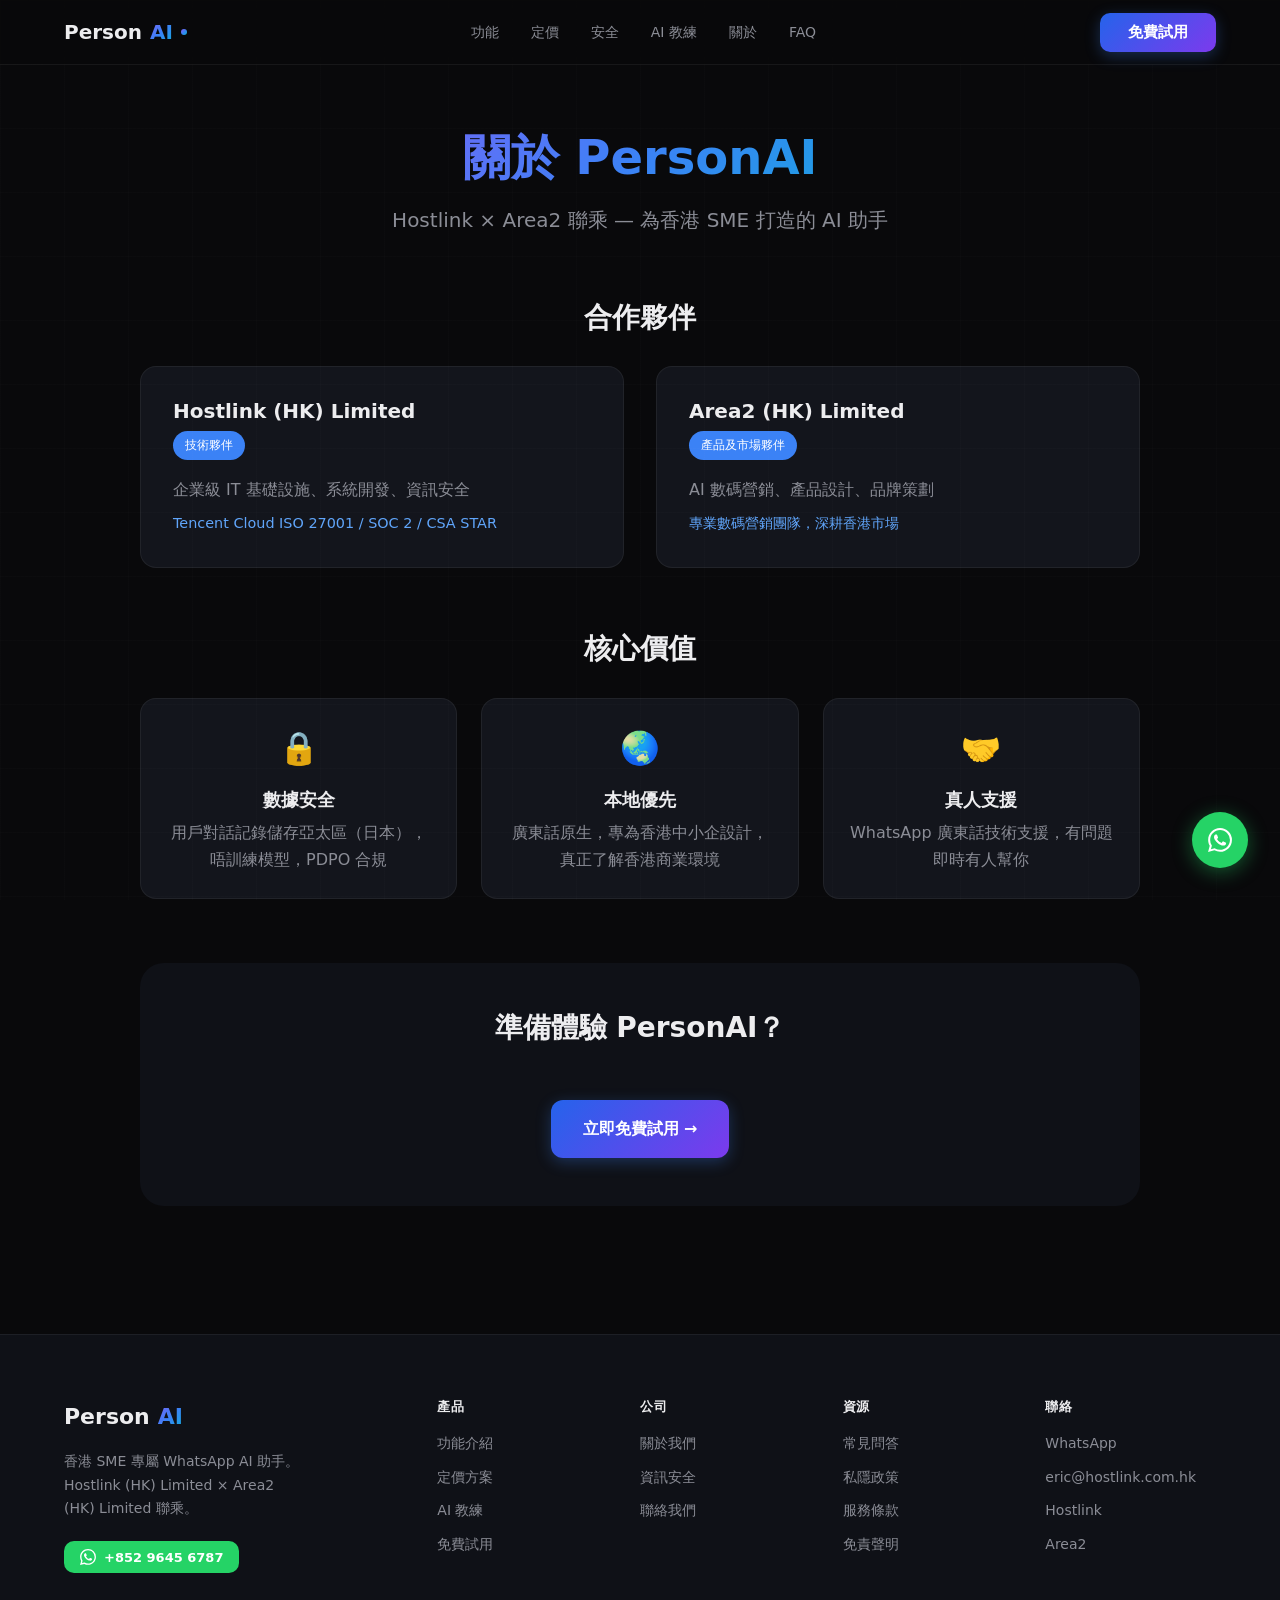
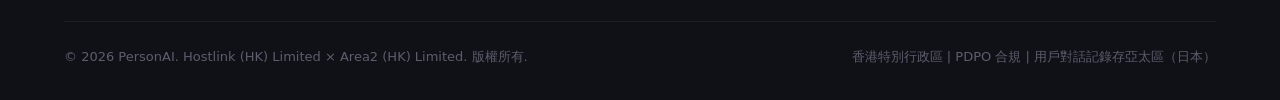
==== about/index.html @ 7891f03f "deploy: 2026-03-24 10:14 HKT" ====
<!DOCTYPE html><html><head><meta charset="utf-8"><meta name="viewport" content="width=device-width, initial-scale=1"><title>PersonAI — 住喺你 WhatsApp 的 24 小時全能 AI 助手</title><style>.about-page[data-v-f2b043d5]{background:var(--bg-primary);color:var(--text-primary);min-height:100vh;padding:4rem 2rem}.hero[data-v-f2b043d5]{margin:0 auto 4rem;max-width:800px;text-align:center}.hero h1[data-v-f2b043d5]{background:var(--gradient-brand);-webkit-background-clip:text;font-size:3rem;font-weight:800;margin-bottom:1rem;-webkit-text-fill-color:transparent}.hero p[data-v-f2b043d5]{color:var(--text-secondary);font-size:1.25rem}section[data-v-f2b043d5]{margin:0 auto 4rem;max-width:1000px}h2[data-v-f2b043d5]{font-size:1.75rem;margin-bottom:2rem;text-align:center}.partnership .companies[data-v-f2b043d5]{display:grid;gap:2rem;grid-template-columns:1fr 1fr}.company-card[data-v-f2b043d5]{background:var(--bg-card);border:1px solid var(--border);border-radius:1rem;padding:2rem}.company-card h3[data-v-f2b043d5]{font-size:1.25rem;margin-bottom:.5rem}.tag[data-v-f2b043d5]{background:var(--blue);border-radius:999px;color:#fff;display:inline-block;font-size:.75rem;margin-bottom:1rem;padding:.25rem .75rem}.highlight[data-v-f2b043d5]{color:var(--blue-bright);font-size:.9rem;margin-top:.5rem}.grid-3[data-v-f2b043d5]{display:grid;gap:1.5rem;grid-template-columns:repeat(3,1fr)}.value-card[data-v-f2b043d5]{background:var(--bg-card);border:1px solid var(--border);border-radius:1rem;padding:1.5rem;text-align:center}.icon[data-v-f2b043d5]{display:block;font-size:2rem;margin-bottom:1rem}.value-card h3[data-v-f2b043d5]{font-size:1.1rem;margin-bottom:.5rem}.cta[data-v-f2b043d5]{background:var(--bg-secondary);border-radius:1.5rem;padding:3rem;text-align:center}.btn-primary[data-v-f2b043d5]{background:var(--gradient-cta);border-radius:.75rem;color:#fff;display:inline-block;font-weight:600;margin-top:1.5rem;padding:1rem 2rem;text-decoration:none}@media(max-width:768px){.grid-3[data-v-f2b043d5],.partnership .companies[data-v-f2b043d5]{grid-template-columns:1fr}}</style><link rel="stylesheet" href="/_nuxt/entry.CUs5sSzz.css" crossorigin><link rel="preload" as="fetch" crossorigin="anonymous" href="/about/_payload.json?0d0dfe42-e7cc-467f-9555-7dcfa1b3488d"><link rel="modulepreload" as="script" crossorigin href="/_nuxt/B1c1_ZHQ.js"><link rel="modulepreload" as="script" crossorigin href="/_nuxt/8xLyCzkO.js"><link rel="modulepreload" as="script" crossorigin href="/_nuxt/BMWfmaMi.js"><link rel="modulepreload" as="script" crossorigin href="/_nuxt/B2lEdAyz.js"><script type="module" src="/_nuxt/B1c1_ZHQ.js" crossorigin></script><meta name="description" content="香港 SME 專屬 WhatsApp AI 助手。廣東話原生・永久記憶・60+技能・PDPO 合規。14 日免費試用，唔使信用卡。"><meta property="og:title" content="PersonAI — 住喺你 WhatsApp 的 24 小時全能 AI 助手"><meta property="og:description" content="香港 SME 專屬 WhatsApp AI 助手。14 日免費試用，唔使信用卡。"><meta property="og:type" content="website"><meta property="og:site_name" content="PersonAI"><meta name="theme-color" content="#0A0E1A"><link rel="icon" type="image/svg+xml" href="/favicon.svg"><script id="unhead:payload" type="application/json">{"title":"PersonAI — 住喺你 WhatsApp 的 24 小時全能 AI 助手"}</script></head><body><div id="__nuxt"><div><div><header class="site-header"><nav class="nav-inner"><a href="/" class="nav-logo"><span>Person</span><span class="gradient-text">AI</span><div class="nav-logo-dot"></div></a><ul class="nav-links"><li><a href="/features" class="">功能</a></li><li><a href="/pricing" class="">定價</a></li><li><a href="/security" class="">安全</a></li><li><a href="/ai-coach" class="">AI 教練</a></li><li><a aria-current="page" href="/about" class="router-link-active router-link-exact-active">關於</a></li><li><a href="/faq" class="">FAQ</a></li></ul><div class="nav-cta"><a href="/early-access" class="btn btn-primary">免費試用</a><button class="hamburger" aria-label="選單"><span></span><span></span><span></span></button></div></nav><div class="mobile-menu"><a href="/features" class="">功能</a><a href="/pricing" class="">定價</a><a href="/security" class="">安全</a><a href="/ai-coach" class="">AI 教練</a><a aria-current="page" href="/about" class="router-link-active router-link-exact-active">關於</a><a href="/faq" class="">FAQ</a><a href="/early-access" class="btn btn-primary" style="margin-top:0.5rem;">免費試用</a></div></header><main><!--[--><div class="about-page" data-v-f2b043d5><header class="hero" data-v-f2b043d5><h1 data-v-f2b043d5>關於 PersonAI</h1><p data-v-f2b043d5>Hostlink × Area2 聯乘 — 為香港 SME 打造的 AI 助手</p></header><section class="partnership" data-v-f2b043d5><h2 data-v-f2b043d5>合作夥伴</h2><div class="companies" data-v-f2b043d5><div class="company-card" data-v-f2b043d5><h3 data-v-f2b043d5>Hostlink (HK) Limited</h3><p class="tag" data-v-f2b043d5>技術夥伴</p><p data-v-f2b043d5>企業級 IT 基礎設施、系統開發、資訊安全</p><p class="highlight" data-v-f2b043d5>Tencent Cloud ISO 27001 / SOC 2 / CSA STAR</p></div><div class="company-card" data-v-f2b043d5><h3 data-v-f2b043d5>Area2 (HK) Limited</h3><p class="tag" data-v-f2b043d5>產品及市場夥伴</p><p data-v-f2b043d5>AI 數碼營銷、產品設計、品牌策劃</p><p class="highlight" data-v-f2b043d5>專業數碼營銷團隊，深耕香港市場</p></div></div></section><section class="values" data-v-f2b043d5><h2 data-v-f2b043d5>核心價值</h2><div class="grid-3" data-v-f2b043d5><div class="value-card" data-v-f2b043d5><span class="icon" data-v-f2b043d5>🔒</span><h3 data-v-f2b043d5>數據安全</h3><p data-v-f2b043d5>用戶對話記錄儲存亞太區（日本），唔訓練模型，PDPO 合規</p></div><div class="value-card" data-v-f2b043d5><span class="icon" data-v-f2b043d5>🌏</span><h3 data-v-f2b043d5>本地優先</h3><p data-v-f2b043d5>廣東話原生，專為香港中小企設計，真正了解香港商業環境</p></div><div class="value-card" data-v-f2b043d5><span class="icon" data-v-f2b043d5>🤝</span><h3 data-v-f2b043d5>真人支援</h3><p data-v-f2b043d5>WhatsApp 廣東話技術支援，有問題即時有人幫你</p></div></div></section><section class="cta" data-v-f2b043d5><h2 data-v-f2b043d5>準備體驗 PersonAI？</h2><a href="/early-access" class="btn-primary" data-v-f2b043d5>立即免費試用 →</a></section></div><!--]--></main><footer class="site-footer"><div class="container"><div class="footer-grid"><div class="footer-col"><div class="nav-logo" style="margin-bottom:1rem;font-size:1.375rem;font-weight:800;display:flex;align-items:center;gap:0.5rem;"><span>Person</span><span class="gradient-text">AI</span></div><p style="font-size:0.875rem;max-width:240px;margin-bottom:1.25rem;">香港 SME 專屬 WhatsApp AI 助手。Hostlink (HK) Limited × Area2 (HK) Limited 聯乘。</p><div style="display:flex;gap:0.75rem;flex-wrap:wrap;"><a href="https://wa.me/85296456787" target="_blank" rel="noopener" class="btn btn-whatsapp" style="font-size:0.8125rem;padding:0.5rem 1rem;"><svg width="16" height="16" viewBox="0 0 24 24" fill="currentColor"><path d="M17.472 14.382c-.297-.149-1.758-.867-2.03-.967-.273-.099-.471-.148-.67.15-.197.297-.767.966-.94 1.164-.173.199-.347.223-.644.075-.297-.15-1.255-.463-2.39-1.475-.883-.788-1.48-1.761-1.653-2.059-.173-.297-.018-.458.13-.606.134-.133.298-.347.446-.52.149-.174.198-.298.298-.497.099-.198.05-.371-.025-.52-.075-.149-.669-1.612-.916-2.207-.242-.579-.487-.5-.669-.51-.173-.008-.371-.01-.57-.01-.198 0-.52.074-.792.372-.272.297-1.04 1.016-1.04 2.479 0 1.462 1.065 2.875 1.213 3.074.149.198 2.096 3.2 5.077 4.487.709.306 1.262.489 1.694.625.712.227 1.36.195 1.871.118.571-.085 1.758-.719 2.006-1.413.248-.694.248-1.289.173-1.413-.074-.124-.272-.198-.57-.347m-5.421 7.403h-.004a9.87 9.87 0 01-5.031-1.378l-.361-.214-3.741.982.998-3.648-.235-.374a9.86 9.86 0 01-1.51-5.26c.001-5.45 4.436-9.884 9.888-9.884 2.64 0 5.122 1.03 6.988 2.898a9.825 9.825 0 012.893 6.994c-.003 5.45-4.437 9.884-9.885 9.884m8.413-18.297A11.815 11.815 0 0012.05 0C5.495 0 .16 5.335.157 11.892c0 2.096.547 4.142 1.588 5.945L.057 24l6.305-1.654a11.882 11.882 0 005.683 1.448h.005c6.554 0 11.89-5.335 11.893-11.893a11.821 11.821 0 00-3.48-8.413z"></path></svg> +852 9645 6787 </a></div></div><div class="footer-col"><h4>產品</h4><ul><li><a href="/features" class="">功能介紹</a></li><li><a href="/pricing" class="">定價方案</a></li><li><a href="/ai-coach" class="">AI 教練</a></li><li><a href="/early-access" class="">免費試用</a></li></ul></div><div class="footer-col"><h4>公司</h4><ul><li><a aria-current="page" href="/about" class="router-link-active router-link-exact-active">關於我們</a></li><li><a href="/security" class="">資訊安全</a></li><li><a href="/contact" class="">聯絡我們</a></li></ul></div><div class="footer-col"><h4>資源</h4><ul><li><a href="/faq" class="">常見問答</a></li><li><a href="/privacy" class="">私隱政策</a></li><li><a href="/terms" class="">服務條款</a></li><li><a href="/disclaimer" class="">免責聲明</a></li></ul></div><div class="footer-col"><h4>聯絡</h4><ul><li><a href="https://wa.me/85296456787" target="_blank" rel="noopener">WhatsApp</a></li><li><a href="mailto:eric@hostlink.com.hk">eric@hostlink.com.hk</a></li><li><a href="https://www.hostlink.com.hk" target="_blank" rel="noopener">Hostlink</a></li><li><a href="https://www.area2.com" target="_blank" rel="noopener">Area2</a></li></ul></div></div><div class="footer-bottom"><p>© 2026 PersonAI. Hostlink (HK) Limited × Area2 (HK) Limited. 版權所有.</p><p>香港特別行政區 | PDPO 合規 | 用戶對話記錄存亞太區（日本）</p></div></div></footer><a href="https://wa.me/85296456787" target="_blank" rel="noopener" class="whatsapp-float" aria-label="WhatsApp 聯絡我們"><svg width="24" height="24" viewBox="0 0 24 24" fill="white"><path d="M17.472 14.382c-.297-.149-1.758-.867-2.03-.967-.273-.099-.471-.148-.67.15-.197.297-.767.966-.94 1.164-.173.199-.347.223-.644.075-.297-.15-1.255-.463-2.39-1.475-.883-.788-1.48-1.761-1.653-2.059-.173-.297-.018-.458.13-.606.134-.133.298-.347.446-.52.149-.174.198-.298.298-.497.099-.198.05-.371-.025-.52-.075-.149-.669-1.612-.916-2.207-.242-.579-.487-.5-.669-.51-.173-.008-.371-.01-.57-.01-.198 0-.52.074-.792.372-.272.297-1.04 1.016-1.04 2.479 0 1.462 1.065 2.875 1.213 3.074.149.198 2.096 3.2 5.077 4.487.709.306 1.262.489 1.694.625.712.227 1.36.195 1.871.118.571-.085 1.758-.719 2.006-1.413.248-.694.248-1.289.173-1.413-.074-.124-.272-.198-.57-.347m-5.421 7.403h-.004a9.87 9.87 0 01-5.031-1.378l-.361-.214-3.741.982.998-3.648-.235-.374a9.86 9.86 0 01-1.51-5.26c.001-5.45 4.436-9.884 9.888-9.884 2.64 0 5.122 1.03 6.988 2.898a9.825 9.825 0 012.893 6.994c-.003 5.45-4.437 9.884-9.885 9.884m8.413-18.297A11.815 11.815 0 0012.05 0C5.495 0 .16 5.335.157 11.892c0 2.096.547 4.142 1.588 5.945L.057 24l6.305-1.654a11.882 11.882 0 005.683 1.448h.005c6.554 0 11.89-5.335 11.893-11.893a11.821 11.821 0 00-3.48-8.413z"></path></svg></a></div></div></div><div id="teleports"></div><script>window.__NUXT__={};window.__NUXT__.config={public:{whatsappNumber:"85296456787",whatsappUrl:"https://wa.me/85296456787"},app:{baseURL:"/",buildId:"0d0dfe42-e7cc-467f-9555-7dcfa1b3488d",buildAssetsDir:"/_nuxt/",cdnURL:""}}</script><script type="application/json" data-nuxt-data="nuxt-app" data-ssr="true" id="__NUXT_DATA__" data-src="/about/_payload.json?0d0dfe42-e7cc-467f-9555-7dcfa1b3488d">[{"state":1,"once":3,"_errors":4,"serverRendered":6,"path":7,"prerenderedAt":8},["Reactive",2],{},["Set"],["ShallowReactive",5],{},true,"\u002Fabout",1774318265595]</script></body></html>
---- _nuxt/entry.CUs5sSzz.css ----
:root{--bg-primary:#09090b;--bg-secondary:#0f1117;--bg-card:#13151c;--bg-card-hover:#1a1d27;--bg-elevated:#1e2130;--bg-glass:hsla(0,0%,100%,.03);--text-primary:#ededef;--text-secondary:#8b8d96;--text-muted:#5c5e6c;--text-accent:#60a5fa;--blue:#3b82f6;--blue-bright:#60a5fa;--purple:#8b5cf6;--cyan:#06b6d4;--green:#22c55e;--orange:#f97316;--whatsapp:#25d366;--border:hsla(0,0%,100%,.06);--border-hover:hsla(0,0%,100%,.12);--border-accent:rgba(59,130,246,.4);--gradient-brand:linear-gradient(135deg,#8b5cf6,#3b82f6 50%,#06b6d4);--gradient-cta:linear-gradient(135deg,#2563eb,#7c3aed);--gradient-glass:linear-gradient(135deg,hsla(0,0%,100%,.05),hsla(0,0%,100%,.02));--shadow-sm:0 1px 3px rgba(0,0,0,.4);--shadow-md:0 4px 20px rgba(0,0,0,.5);--shadow-lg:0 20px 60px rgba(0,0,0,.6)}*,:after,:before{box-sizing:border-box;margin:0;padding:0}html{font-size:16px;scroll-behavior:smooth}body{background-color:var(--bg-primary);color:var(--text-primary);font-family:Inter,Noto Sans TC,system-ui,-apple-system,sans-serif;line-height:1.6;-webkit-font-smoothing:antialiased;-moz-osx-font-smoothing:grayscale;overflow-x:hidden}body:before{background-image:linear-gradient(hsla(0,0%,100%,.015) 1px,transparent 0),linear-gradient(90deg,hsla(0,0%,100%,.015) 1px,transparent 0);background-size:64px 64px;content:"";inset:0;pointer-events:none;position:fixed;z-index:0}h1,h2,h3,h4,h5,h6{color:var(--text-primary);font-weight:700;line-height:1.2}h1{font-size:clamp(2rem,5vw,3.5rem)}h2{font-size:clamp(1.5rem,3.5vw,2.5rem)}h3{font-size:clamp(1.1rem,2.5vw,1.5rem)}p{color:var(--text-secondary);line-height:1.7}a{color:var(--blue-bright);text-decoration:none;transition:color .2s}a:hover{color:var(--text-primary)}.container{margin:0 auto;max-width:1200px;padding:0 1.5rem}.container,.section{position:relative;z-index:1}.section{padding:5rem 0}.section-alt{background:var(--bg-secondary)}.section-dark{background:var(--bg-card)}.gradient-text{background:var(--gradient-brand);-webkit-background-clip:text;-webkit-text-fill-color:transparent;background-clip:text}.btn{align-items:center;border:none;border-radius:.625rem;cursor:pointer;display:inline-flex;font-family:inherit;font-size:.9375rem;font-weight:600;gap:.5rem;line-height:1;padding:.75rem 1.75rem;text-decoration:none;transition:all .2s ease;white-space:nowrap}.btn-primary{background:var(--gradient-cta);box-shadow:0 4px 15px #3b82f64d;color:#fff}.btn-primary:hover{box-shadow:0 8px 25px #3b82f666;color:#fff;transform:translateY(-2px)}.btn-whatsapp{background:#25d366;color:#fff}.btn-whatsapp:hover{background:#1fba5a;color:#fff;transform:translateY(-2px)}.btn-outline{background:transparent;border:1px solid var(--border-hover);color:var(--text-primary)}.btn-outline:hover{background:var(--bg-glass);border-color:var(--blue);color:var(--blue-bright)}.btn-lg{font-size:1.0625rem;padding:1rem 2.25rem}.btn-orange{background:linear-gradient(135deg,#f97316,#ef4444);color:#fff}.card{background:var(--bg-card);border:1px solid var(--border);border-radius:1rem;overflow:hidden;padding:1.75rem;position:relative;transition:all .3s ease}.card:hover{border-color:var(--border-hover);box-shadow:0 8px 32px #0000004d,0 0 0 1px #3b82f61a;transform:translateY(-2px)}.badge{align-items:center;background:#3b82f61a;border:1px solid rgba(59,130,246,.2);border-radius:100px;color:var(--blue-bright);display:inline-flex;font-size:.8125rem;font-weight:600;gap:.375rem;letter-spacing:.01em;padding:.375rem .875rem}.badge-orange{background:#f973161a;border-color:#f9731633;color:#fb923c}.badge-green{background:#22c55e1a;border-color:#22c55e33;color:#4ade80}.glow-orb{border-radius:50%;filter:blur(80px);pointer-events:none;position:absolute}.glow-blue{background:radial-gradient(circle,rgba(59,130,246,.12) 0,transparent 70%)}.glow-purple{background:radial-gradient(circle,rgba(139,92,246,.1) 0,transparent 70%)}.glow-cyan{background:radial-gradient(circle,rgba(6,182,212,.08) 0,transparent 70%)}.grid-2{grid-template-columns:repeat(2,1fr)}.grid-2,.grid-3{display:grid;gap:1.5rem}.grid-3{grid-template-columns:repeat(3,1fr)}.grid-4{display:grid;gap:1.5rem;grid-template-columns:repeat(4,1fr)}.section-title{margin-bottom:3rem;text-align:center}.section-title .badge{margin-bottom:1rem}.section-title h2{margin-bottom:.75rem}.section-title p{font-size:1.0625rem;margin:0 auto;max-width:600px}.whatsapp-float{align-items:center;background:var(--whatsapp);border-radius:50%;bottom:2rem;box-shadow:0 4px 20px #25d36666;color:#fff;display:flex;height:3.5rem;justify-content:center;position:fixed;right:2rem;text-decoration:none;transition:all .3s;width:3.5rem;z-index:999}.whatsapp-float:hover{box-shadow:0 6px 30px #25d36680;color:#fff;transform:scale(1.1)}.tabs{display:flex;flex-wrap:wrap;gap:.5rem;justify-content:center;margin-bottom:2rem}.tab-btn{background:transparent;border:1px solid var(--border);border-radius:100px;color:var(--text-secondary);cursor:pointer;font-family:inherit;font-size:.875rem;font-weight:500;padding:.5rem 1.125rem;transition:all .2s;white-space:nowrap}.tab-btn:hover{border-color:var(--border-hover);color:var(--text-primary)}.tab-btn.active{background:var(--gradient-cta);border-color:transparent;color:#fff}.wa-chat{background:#0b141a;border:1px solid hsla(0,0%,100%,.06);border-radius:1rem;overflow:hidden;width:100%}.wa-header{background:#1f2c33;gap:.75rem;padding:.875rem 1rem}.wa-avatar,.wa-header{align-items:center;display:flex}.wa-avatar{background:var(--gradient-brand);border-radius:50%;flex-shrink:0;font-size:1.25rem;height:2.5rem;justify-content:center;width:2.5rem}.wa-name{color:#e9edef;font-size:.9375rem;font-weight:600}.wa-status{color:var(--green);font-size:.75rem}.wa-body{display:flex;flex-direction:column;gap:.625rem;max-height:400px;min-height:280px;overflow-y:auto;padding:1rem}.wa-msg{animation:msgIn .3s ease;border-radius:.625rem;font-size:.875rem;line-height:1.5;max-width:80%;padding:.5rem .875rem}.wa-msg-user{align-self:flex-end;background:#005c4b;border-bottom-right-radius:.125rem;color:#e9edef}.wa-msg-ai{align-self:flex-start;background:#1f2c33;border-bottom-left-radius:.125rem;color:#e9edef}.wa-msg-time{color:#8696a0;font-size:.6875rem;margin-top:.25rem;text-align:right}@keyframes msgIn{0%{opacity:0;transform:translateY(8px)}to{opacity:1;transform:translateY(0)}}.site-header{backdrop-filter:blur(20px);-webkit-backdrop-filter:blur(20px);background:#09090bcc;border-bottom:1px solid var(--border);position:sticky;top:0;z-index:100}.nav-inner{height:4rem;justify-content:space-between;margin:0 auto;max-width:1200px;padding:0 1.5rem}.nav-inner,.nav-logo{align-items:center;display:flex}.nav-logo{color:var(--text-primary);font-size:1.25rem;font-weight:800;gap:.5rem;text-decoration:none}.nav-logo-dot{background:var(--gradient-brand);border-radius:50%;height:.375rem;width:.375rem}.nav-links{align-items:center;display:flex;gap:2rem;list-style:none}.nav-links a{color:var(--text-secondary);font-size:.875rem;font-weight:500;text-decoration:none;transition:color .2s}.nav-links a:hover{color:var(--text-primary)}.nav-cta{align-items:center;display:flex;gap:1rem}.hamburger{background:none;border:none;cursor:pointer;display:none;flex-direction:column;gap:5px;padding:4px}.hamburger span{background:var(--text-secondary);border-radius:2px;display:block;height:2px;transition:all .3s;width:22px}.mobile-menu{background:var(--bg-primary);border-top:1px solid var(--border);display:none;flex-direction:column;gap:.5rem;padding:1rem 1.5rem}.mobile-menu a{color:var(--text-secondary);display:block;font-size:.9375rem;padding:.5rem 0;text-decoration:none}.mobile-menu.open{display:flex}.site-footer{background:var(--bg-secondary);border-top:1px solid var(--border);padding:4rem 0 2rem;position:relative;z-index:1}.footer-grid{display:grid;gap:2rem;grid-template-columns:2fr 1fr 1fr 1fr 1fr;margin-bottom:3rem}.footer-col h4{color:var(--text-primary);font-size:.8125rem;font-weight:700;letter-spacing:.05em;margin-bottom:1rem;text-transform:uppercase}.footer-col ul{display:flex;flex-direction:column;gap:.5rem;list-style:none}.footer-col ul li a{color:var(--text-secondary);font-size:.875rem;text-decoration:none;transition:color .2s}.footer-col ul li a:hover{color:var(--text-primary)}.footer-bottom{align-items:center;border-top:1px solid var(--border);display:flex;flex-wrap:wrap;gap:1rem;justify-content:space-between;padding-top:1.5rem}.footer-bottom p{color:var(--text-muted);font-size:.8125rem}.hero-section{background:var(--bg-primary);overflow:hidden;padding:5rem 0 4rem;position:relative}.hero-section:before{background:radial-gradient(ellipse 80% 60% at 50% 0,rgba(59,130,246,.06) 0,transparent 70%);content:"";inset:0;pointer-events:none;position:absolute}.hero-inner{align-items:center;display:grid;gap:4rem;grid-template-columns:1fr 1fr;margin:0 auto;max-width:1200px;padding:0 1.5rem;position:relative;z-index:1}.hero-visual{align-items:center;display:flex;justify-content:center}.pricing-card{background:var(--bg-card);border:1px solid var(--border);border-radius:1.25rem;padding:2rem;position:relative;transition:all .3s}.pricing-card:hover{border-color:var(--border-hover);transform:translateY(-3px)}.pricing-card.featured{background:linear-gradient(180deg,rgba(59,130,246,.06) 0,var(--bg-card) 100%);border-color:#3b82f666}.price-amount{color:var(--text-primary);font-size:2.5rem;font-weight:800;line-height:1}.price-amount span{color:var(--text-secondary);font-size:1rem;font-weight:400}.price-features{display:flex;flex-direction:column;gap:.625rem;list-style:none;margin:1.5rem 0}.price-features li{align-items:center;color:var(--text-secondary);display:flex;font-size:.875rem;gap:.625rem}.price-features li:before{color:var(--green);content:"✓";flex-shrink:0;font-weight:700}.security-badge{align-items:center;background:var(--bg-card);border:1px solid var(--border);border-radius:.75rem;display:flex;gap:1rem;padding:1.25rem;transition:all .2s}.security-badge:hover{border-color:#22c55e4d}.security-icon{align-items:center;background:#22c55e1a;border-radius:.75rem;display:flex;flex-shrink:0;font-size:1.5rem;height:3rem;justify-content:center;width:3rem}.persona-card{background:var(--bg-card);border:1px solid var(--border);border-radius:1rem;padding:1.5rem;transition:all .3s}.persona-card:hover{border-color:var(--border-hover);transform:translateY(-2px)}.persona-avatar{align-items:center;background:var(--gradient-brand);border-radius:50%;display:flex;font-size:1.75rem;height:3.5rem;justify-content:center;margin-bottom:1rem;width:3.5rem}.form-input,.form-textarea{background:var(--bg-elevated);border:1px solid var(--border);border-radius:.625rem;color:var(--text-primary);font-family:inherit;font-size:.9375rem;outline:none;padding:.75rem 1rem;transition:all .2s;width:100%}.form-input:focus,.form-textarea:focus{border-color:var(--blue);box-shadow:0 0 0 3px #3b82f626}.form-textarea{resize:vertical}.faq-item{border:1px solid var(--border);border-radius:.75rem;margin-bottom:.75rem;overflow:hidden}.faq-question{align-items:center;background:var(--bg-card);color:var(--text-primary);cursor:pointer;display:flex;font-weight:600;gap:1rem;justify-content:space-between;padding:1.125rem 1.5rem;-webkit-user-select:none;-moz-user-select:none;user-select:none}.faq-question:hover{background:var(--bg-elevated)}.faq-answer{background:var(--bg-card);color:var(--text-secondary);display:none;line-height:1.7;padding:0 1.5rem 1.25rem}.faq-item.open .faq-answer{display:block}.text-center{text-align:center}.mt-4{margin-top:2rem}.mb-2{margin-bottom:1rem}.w-full{width:100%}.text-muted{color:var(--text-secondary)}@media(max-width:1024px){.grid-3,.grid-4{grid-template-columns:repeat(2,1fr)}.hero-inner{gap:2.5rem;grid-template-columns:1fr;text-align:center}.hero-visual{margin:0 auto;max-width:480px;order:-1}.hero-content{align-items:center;display:flex;flex-direction:column}.footer-grid{grid-template-columns:1fr 1fr 1fr}}@media(max-width:768px){.grid-2,.grid-3,.grid-4{grid-template-columns:1fr}.section{padding:3rem 0}h1{font-size:1.875rem}h2{font-size:1.5rem}.nav-cta .btn-outline,.nav-links{display:none}.hamburger{display:flex}.footer-grid{grid-template-columns:1fr 1fr}.footer-col:first-child{grid-column:1/-1}.hero-section{padding:2.5rem 0 3rem}.hero-inner{gap:2rem}.sec-split{gap:2rem!important;grid-template-columns:1fr!important}.pricing-card .btn{justify-content:center;width:100%}.tabs{flex-wrap:nowrap;justify-content:flex-start;overflow-x:auto;padding-bottom:.5rem}.tab-btn{flex-shrink:0}.demo-split{gap:1.5rem!important;grid-template-columns:1fr!important}.whatsapp-float{bottom:1.25rem;height:3rem;right:1.25rem;width:3rem}}@media(max-width:480px){.btn-lg{font-size:.9375rem;padding:.875rem 1.5rem}.hero-section{padding:2rem 0 2.5rem}}.hero-section{padding:6rem 0 5rem}.section{padding:4.5rem 0}.section-title{margin-bottom:2.5rem}.section-title h2{font-size:clamp(1.5rem,3vw,2.25rem);font-weight:800;letter-spacing:-.02em;margin-bottom:.625rem}.section-title p{color:var(--text-secondary);font-size:1rem}.badge{font-size:.75rem;padding:.3125rem .75rem}.card:hover{box-shadow:0 8px 32px #00000059,0 0 0 1px #3b82f61f}.step-flow{flex-wrap:wrap;gap:.625rem}.step,.step-flow{align-items:center;display:flex}.step{background:var(--bg-elevated);border:1px solid var(--border);border-radius:100px;color:var(--text-secondary);font-size:.8125rem;gap:.5rem;padding:.375rem .875rem .375rem .5rem;white-space:nowrap}.step-num{align-items:center;background:var(--gradient-cta);border-radius:50%;color:#fff;display:flex;flex-shrink:0;font-size:.6875rem;font-weight:700;height:1.25rem;justify-content:center;width:1.25rem}.persona-avatar{background:#3b82f61f;border-radius:.75rem;color:#60a5fa;font-size:1.125rem;height:2.75rem;width:2.75rem}.pricing-card.featured:before{content:none}.security-icon{color:#4ade80;font-size:1.25rem}.trust-row{gap:1.25rem}.tab-btn{font-size:.8125rem;padding:.4375rem 1rem}.btn .svg-inline--fa,.btn svg{flex-shrink:0}.wa-avatar .svg-inline--fa{font-size:1rem}
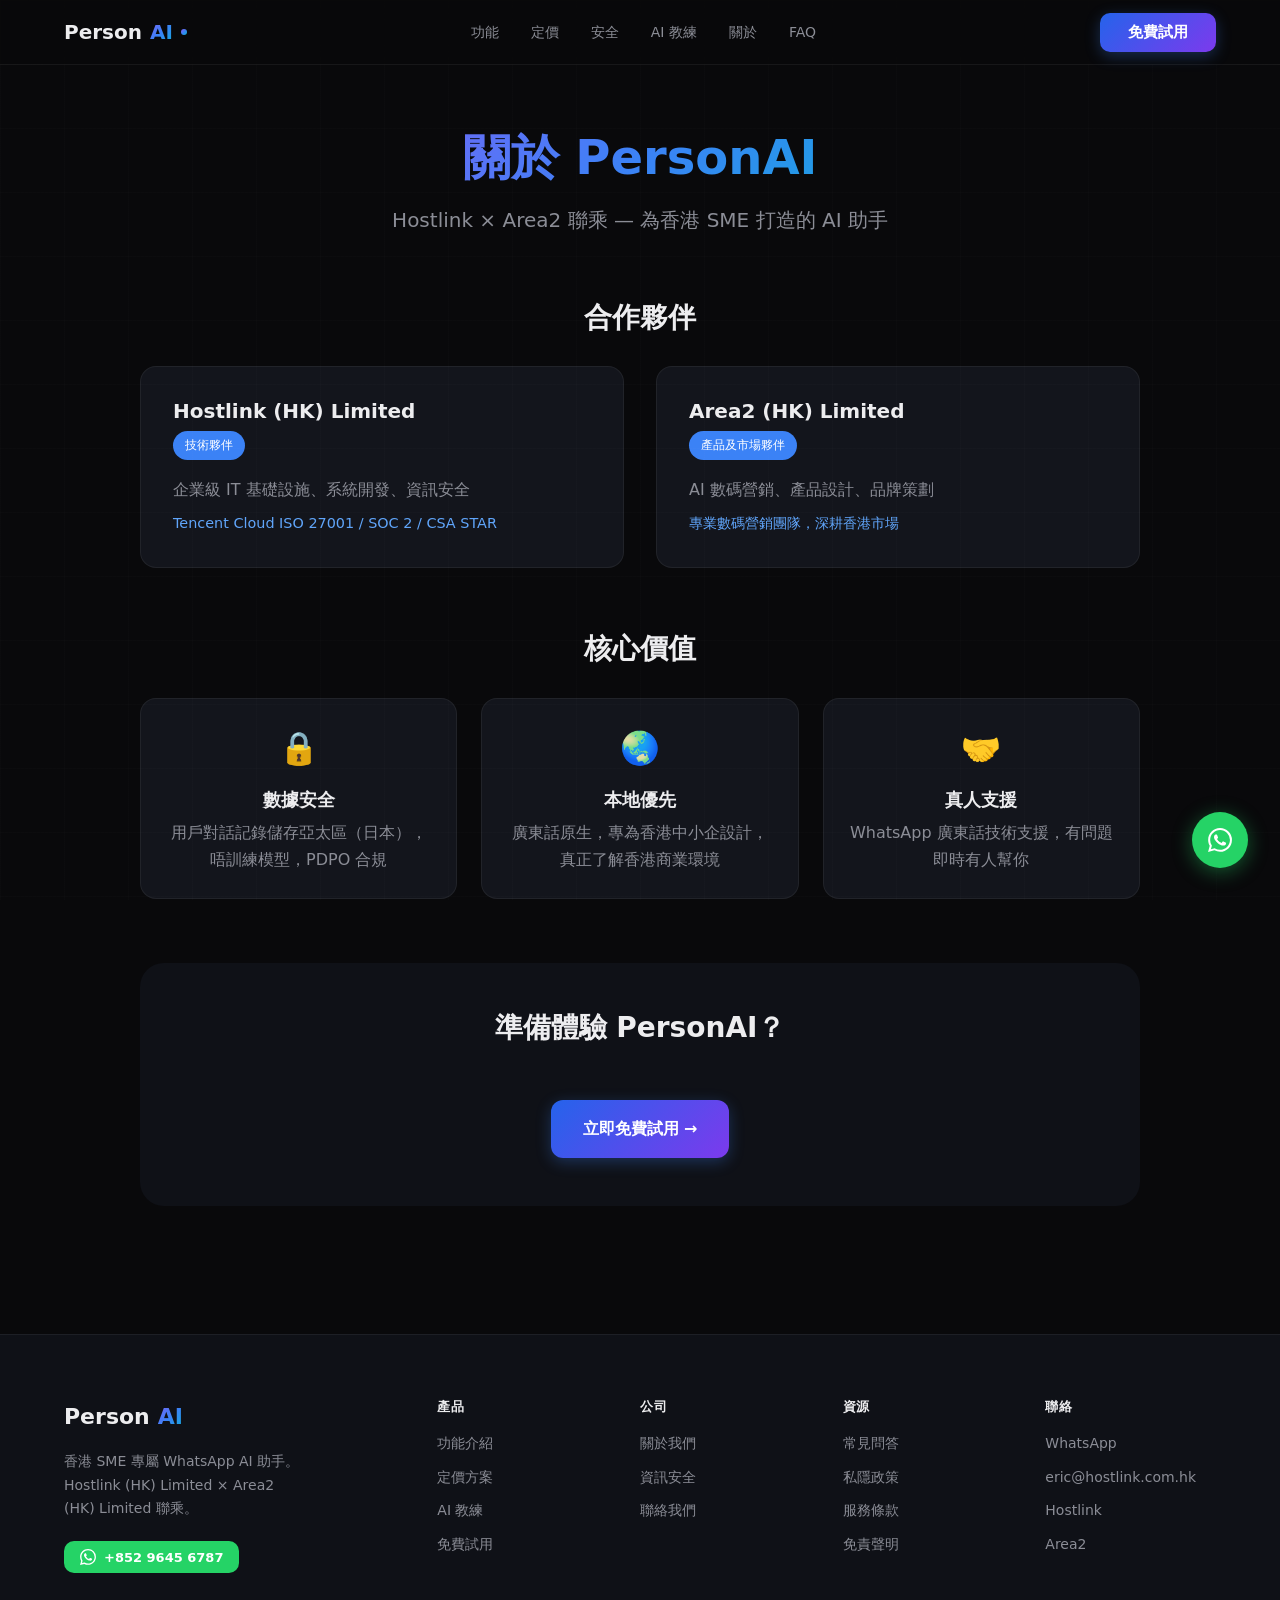
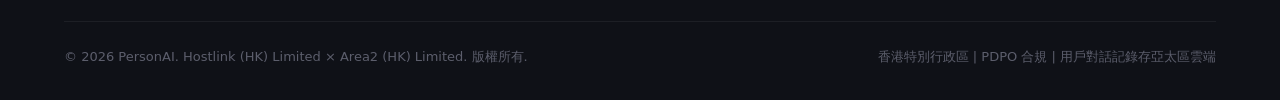
==== commit b4fa17e1: "deploy: 2026-03-24 11:19 HKT" ====
--- a/about/index.html
+++ b/about/index.html
@@ -1 +1 @@
-<!DOCTYPE html><html><head><meta charset="utf-8"><meta name="viewport" content="width=device-width, initial-scale=1"><title>PersonAI — 住喺你 WhatsApp 的 24 小時全能 AI 助手</title><style>.about-page[data-v-f2b043d5]{background:var(--bg-primary);color:var(--text-primary);min-height:100vh;padding:4rem 2rem}.hero[data-v-f2b043d5]{margin:0 auto 4rem;max-width:800px;text-align:center}.hero h1[data-v-f2b043d5]{background:var(--gradient-brand);-webkit-background-clip:text;font-size:3rem;font-weight:800;margin-bottom:1rem;-webkit-text-fill-color:transparent}.hero p[data-v-f2b043d5]{color:var(--text-secondary);font-size:1.25rem}section[data-v-f2b043d5]{margin:0 auto 4rem;max-width:1000px}h2[data-v-f2b043d5]{font-size:1.75rem;margin-bottom:2rem;text-align:center}.partnership .companies[data-v-f2b043d5]{display:grid;gap:2rem;grid-template-columns:1fr 1fr}.company-card[data-v-f2b043d5]{background:var(--bg-card);border:1px solid var(--border);border-radius:1rem;padding:2rem}.company-card h3[data-v-f2b043d5]{font-size:1.25rem;margin-bottom:.5rem}.tag[data-v-f2b043d5]{background:var(--blue);border-radius:999px;color:#fff;display:inline-block;font-size:.75rem;margin-bottom:1rem;padding:.25rem .75rem}.highlight[data-v-f2b043d5]{color:var(--blue-bright);font-size:.9rem;margin-top:.5rem}.grid-3[data-v-f2b043d5]{display:grid;gap:1.5rem;grid-template-columns:repeat(3,1fr)}.value-card[data-v-f2b043d5]{background:var(--bg-card);border:1px solid var(--border);border-radius:1rem;padding:1.5rem;text-align:center}.icon[data-v-f2b043d5]{display:block;font-size:2rem;margin-bottom:1rem}.value-card h3[data-v-f2b043d5]{font-size:1.1rem;margin-bottom:.5rem}.cta[data-v-f2b043d5]{background:var(--bg-secondary);border-radius:1.5rem;padding:3rem;text-align:center}.btn-primary[data-v-f2b043d5]{background:var(--gradient-cta);border-radius:.75rem;color:#fff;display:inline-block;font-weight:600;margin-top:1.5rem;padding:1rem 2rem;text-decoration:none}@media(max-width:768px){.grid-3[data-v-f2b043d5],.partnership .companies[data-v-f2b043d5]{grid-template-columns:1fr}}</style><link rel="stylesheet" href="/_nuxt/entry.CUs5sSzz.css" crossorigin><link rel="preload" as="fetch" crossorigin="anonymous" href="/about/_payload.json?0d0dfe42-e7cc-467f-9555-7dcfa1b3488d"><link rel="modulepreload" as="script" crossorigin href="/_nuxt/B1c1_ZHQ.js"><link rel="modulepreload" as="script" crossorigin href="/_nuxt/8xLyCzkO.js"><link rel="modulepreload" as="script" crossorigin href="/_nuxt/BMWfmaMi.js"><link rel="modulepreload" as="script" crossorigin href="/_nuxt/B2lEdAyz.js"><script type="module" src="/_nuxt/B1c1_ZHQ.js" crossorigin></script><meta name="description" content="香港 SME 專屬 WhatsApp AI 助手。廣東話原生・永久記憶・60+技能・PDPO 合規。14 日免費試用，唔使信用卡。"><meta property="og:title" content="PersonAI — 住喺你 WhatsApp 的 24 小時全能 AI 助手"><meta property="og:description" content="香港 SME 專屬 WhatsApp AI 助手。14 日免費試用，唔使信用卡。"><meta property="og:type" content="website"><meta property="og:site_name" content="PersonAI"><meta name="theme-color" content="#0A0E1A"><link rel="icon" type="image/svg+xml" href="/favicon.svg"><script id="unhead:payload" type="application/json">{"title":"PersonAI — 住喺你 WhatsApp 的 24 小時全能 AI 助手"}</script></head><body><div id="__nuxt"><div><div><header class="site-header"><nav class="nav-inner"><a href="/" class="nav-logo"><span>Person</span><span class="gradient-text">AI</span><div class="nav-logo-dot"></div></a><ul class="nav-links"><li><a href="/features" class="">功能</a></li><li><a href="/pricing" class="">定價</a></li><li><a href="/security" class="">安全</a></li><li><a href="/ai-coach" class="">AI 教練</a></li><li><a aria-current="page" href="/about" class="router-link-active router-link-exact-active">關於</a></li><li><a href="/faq" class="">FAQ</a></li></ul><div class="nav-cta"><a href="/early-access" class="btn btn-primary">免費試用</a><button class="hamburger" aria-label="選單"><span></span><span></span><span></span></button></div></nav><div class="mobile-menu"><a href="/features" class="">功能</a><a href="/pricing" class="">定價</a><a href="/security" class="">安全</a><a href="/ai-coach" class="">AI 教練</a><a aria-current="page" href="/about" class="router-link-active router-link-exact-active">關於</a><a href="/faq" class="">FAQ</a><a href="/early-access" class="btn btn-primary" style="margin-top:0.5rem;">免費試用</a></div></header><main><!--[--><div class="about-page" data-v-f2b043d5><header class="hero" data-v-f2b043d5><h1 data-v-f2b043d5>關於 PersonAI</h1><p data-v-f2b043d5>Hostlink × Area2 聯乘 — 為香港 SME 打造的 AI 助手</p></header><section class="partnership" data-v-f2b043d5><h2 data-v-f2b043d5>合作夥伴</h2><div class="companies" data-v-f2b043d5><div class="company-card" data-v-f2b043d5><h3 data-v-f2b043d5>Hostlink (HK) Limited</h3><p class="tag" data-v-f2b043d5>技術夥伴</p><p data-v-f2b043d5>企業級 IT 基礎設施、系統開發、資訊安全</p><p class="highlight" data-v-f2b043d5>Tencent Cloud ISO 27001 / SOC 2 / CSA STAR</p></div><div class="company-card" data-v-f2b043d5><h3 data-v-f2b043d5>Area2 (HK) Limited</h3><p class="tag" data-v-f2b043d5>產品及市場夥伴</p><p data-v-f2b043d5>AI 數碼營銷、產品設計、品牌策劃</p><p class="highlight" data-v-f2b043d5>專業數碼營銷團隊，深耕香港市場</p></div></div></section><section class="values" data-v-f2b043d5><h2 data-v-f2b043d5>核心價值</h2><div class="grid-3" data-v-f2b043d5><div class="value-card" data-v-f2b043d5><span class="icon" data-v-f2b043d5>🔒</span><h3 data-v-f2b043d5>數據安全</h3><p data-v-f2b043d5>用戶對話記錄儲存亞太區（日本），唔訓練模型，PDPO 合規</p></div><div class="value-card" data-v-f2b043d5><span class="icon" data-v-f2b043d5>🌏</span><h3 data-v-f2b043d5>本地優先</h3><p data-v-f2b043d5>廣東話原生，專為香港中小企設計，真正了解香港商業環境</p></div><div class="value-card" data-v-f2b043d5><span class="icon" data-v-f2b043d5>🤝</span><h3 data-v-f2b043d5>真人支援</h3><p data-v-f2b043d5>WhatsApp 廣東話技術支援，有問題即時有人幫你</p></div></div></section><section class="cta" data-v-f2b043d5><h2 data-v-f2b043d5>準備體驗 PersonAI？</h2><a href="/early-access" class="btn-primary" data-v-f2b043d5>立即免費試用 →</a></section></div><!--]--></main><footer class="site-footer"><div class="container"><div class="footer-grid"><div class="footer-col"><div class="nav-logo" style="margin-bottom:1rem;font-size:1.375rem;font-weight:800;display:flex;align-items:center;gap:0.5rem;"><span>Person</span><span class="gradient-text">AI</span></div><p style="font-size:0.875rem;max-width:240px;margin-bottom:1.25rem;">香港 SME 專屬 WhatsApp AI 助手。Hostlink (HK) Limited × Area2 (HK) Limited 聯乘。</p><div style="display:flex;gap:0.75rem;flex-wrap:wrap;"><a href="https://wa.me/85296456787" target="_blank" rel="noopener" class="btn btn-whatsapp" style="font-size:0.8125rem;padding:0.5rem 1rem;"><svg width="16" height="16" viewBox="0 0 24 24" fill="currentColor"><path d="M17.472 14.382c-.297-.149-1.758-.867-2.03-.967-.273-.099-.471-.148-.67.15-.197.297-.767.966-.94 1.164-.173.199-.347.223-.644.075-.297-.15-1.255-.463-2.39-1.475-.883-.788-1.48-1.761-1.653-2.059-.173-.297-.018-.458.13-.606.134-.133.298-.347.446-.52.149-.174.198-.298.298-.497.099-.198.05-.371-.025-.52-.075-.149-.669-1.612-.916-2.207-.242-.579-.487-.5-.669-.51-.173-.008-.371-.01-.57-.01-.198 0-.52.074-.792.372-.272.297-1.04 1.016-1.04 2.479 0 1.462 1.065 2.875 1.213 3.074.149.198 2.096 3.2 5.077 4.487.709.306 1.262.489 1.694.625.712.227 1.36.195 1.871.118.571-.085 1.758-.719 2.006-1.413.248-.694.248-1.289.173-1.413-.074-.124-.272-.198-.57-.347m-5.421 7.403h-.004a9.87 9.87 0 01-5.031-1.378l-.361-.214-3.741.982.998-3.648-.235-.374a9.86 9.86 0 01-1.51-5.26c.001-5.45 4.436-9.884 9.888-9.884 2.64 0 5.122 1.03 6.988 2.898a9.825 9.825 0 012.893 6.994c-.003 5.45-4.437 9.884-9.885 9.884m8.413-18.297A11.815 11.815 0 0012.05 0C5.495 0 .16 5.335.157 11.892c0 2.096.547 4.142 1.588 5.945L.057 24l6.305-1.654a11.882 11.882 0 005.683 1.448h.005c6.554 0 11.89-5.335 11.893-11.893a11.821 11.821 0 00-3.48-8.413z"></path></svg> +852 9645 6787 </a></div></div><div class="footer-col"><h4>產品</h4><ul><li><a href="/features" class="">功能介紹</a></li><li><a href="/pricing" class="">定價方案</a></li><li><a href="/ai-coach" class="">AI 教練</a></li><li><a href="/early-access" class="">免費試用</a></li></ul></div><div class="footer-col"><h4>公司</h4><ul><li><a aria-current="page" href="/about" class="router-link-active router-link-exact-active">關於我們</a></li><li><a href="/security" class="">資訊安全</a></li><li><a href="/contact" class="">聯絡我們</a></li></ul></div><div class="footer-col"><h4>資源</h4><ul><li><a href="/faq" class="">常見問答</a></li><li><a href="/privacy" class="">私隱政策</a></li><li><a href="/terms" class="">服務條款</a></li><li><a href="/disclaimer" class="">免責聲明</a></li></ul></div><div class="footer-col"><h4>聯絡</h4><ul><li><a href="https://wa.me/85296456787" target="_blank" rel="noopener">WhatsApp</a></li><li><a href="mailto:eric@hostlink.com.hk">eric@hostlink.com.hk</a></li><li><a href="https://www.hostlink.com.hk" target="_blank" rel="noopener">Hostlink</a></li><li><a href="https://www.area2.com" target="_blank" rel="noopener">Area2</a></li></ul></div></div><div class="footer-bottom"><p>© 2026 PersonAI. Hostlink (HK) Limited × Area2 (HK) Limited. 版權所有.</p><p>香港特別行政區 | PDPO 合規 | 用戶對話記錄存亞太區（日本）</p></div></div></footer><a href="https://wa.me/85296456787" target="_blank" rel="noopener" class="whatsapp-float" aria-label="WhatsApp 聯絡我們"><svg width="24" height="24" viewBox="0 0 24 24" fill="white"><path d="M17.472 14.382c-.297-.149-1.758-.867-2.03-.967-.273-.099-.471-.148-.67.15-.197.297-.767.966-.94 1.164-.173.199-.347.223-.644.075-.297-.15-1.255-.463-2.39-1.475-.883-.788-1.48-1.761-1.653-2.059-.173-.297-.018-.458.13-.606.134-.133.298-.347.446-.52.149-.174.198-.298.298-.497.099-.198.05-.371-.025-.52-.075-.149-.669-1.612-.916-2.207-.242-.579-.487-.5-.669-.51-.173-.008-.371-.01-.57-.01-.198 0-.52.074-.792.372-.272.297-1.04 1.016-1.04 2.479 0 1.462 1.065 2.875 1.213 3.074.149.198 2.096 3.2 5.077 4.487.709.306 1.262.489 1.694.625.712.227 1.36.195 1.871.118.571-.085 1.758-.719 2.006-1.413.248-.694.248-1.289.173-1.413-.074-.124-.272-.198-.57-.347m-5.421 7.403h-.004a9.87 9.87 0 01-5.031-1.378l-.361-.214-3.741.982.998-3.648-.235-.374a9.86 9.86 0 01-1.51-5.26c.001-5.45 4.436-9.884 9.888-9.884 2.64 0 5.122 1.03 6.988 2.898a9.825 9.825 0 012.893 6.994c-.003 5.45-4.437 9.884-9.885 9.884m8.413-18.297A11.815 11.815 0 0012.05 0C5.495 0 .16 5.335.157 11.892c0 2.096.547 4.142 1.588 5.945L.057 24l6.305-1.654a11.882 11.882 0 005.683 1.448h.005c6.554 0 11.89-5.335 11.893-11.893a11.821 11.821 0 00-3.48-8.413z"></path></svg></a></div></div></div><div id="teleports"></div><script>window.__NUXT__={};window.__NUXT__.config={public:{whatsappNumber:"85296456787",whatsappUrl:"https://wa.me/85296456787"},app:{baseURL:"/",buildId:"0d0dfe42-e7cc-467f-9555-7dcfa1b3488d",buildAssetsDir:"/_nuxt/",cdnURL:""}}</script><script type="application/json" data-nuxt-data="nuxt-app" data-ssr="true" id="__NUXT_DATA__" data-src="/about/_payload.json?0d0dfe42-e7cc-467f-9555-7dcfa1b3488d">[{"state":1,"once":3,"_errors":4,"serverRendered":6,"path":7,"prerenderedAt":8},["Reactive",2],{},["Set"],["ShallowReactive",5],{},true,"\u002Fabout",1774318265595]</script></body></html>+<!DOCTYPE html><html><head><meta charset="utf-8"><meta name="viewport" content="width=device-width, initial-scale=1"><title>PersonAI — 住喺你 WhatsApp 的 24 小時全能 AI 助手</title><style>.about-page[data-v-f2b043d5]{background:var(--bg-primary);color:var(--text-primary);min-height:100vh;padding:4rem 2rem}.hero[data-v-f2b043d5]{margin:0 auto 4rem;max-width:800px;text-align:center}.hero h1[data-v-f2b043d5]{background:var(--gradient-brand);-webkit-background-clip:text;font-size:3rem;font-weight:800;margin-bottom:1rem;-webkit-text-fill-color:transparent}.hero p[data-v-f2b043d5]{color:var(--text-secondary);font-size:1.25rem}section[data-v-f2b043d5]{margin:0 auto 4rem;max-width:1000px}h2[data-v-f2b043d5]{font-size:1.75rem;margin-bottom:2rem;text-align:center}.partnership .companies[data-v-f2b043d5]{display:grid;gap:2rem;grid-template-columns:1fr 1fr}.company-card[data-v-f2b043d5]{background:var(--bg-card);border:1px solid var(--border);border-radius:1rem;padding:2rem}.company-card h3[data-v-f2b043d5]{font-size:1.25rem;margin-bottom:.5rem}.tag[data-v-f2b043d5]{background:var(--blue);border-radius:999px;color:#fff;display:inline-block;font-size:.75rem;margin-bottom:1rem;padding:.25rem .75rem}.highlight[data-v-f2b043d5]{color:var(--blue-bright);font-size:.9rem;margin-top:.5rem}.grid-3[data-v-f2b043d5]{display:grid;gap:1.5rem;grid-template-columns:repeat(3,1fr)}.value-card[data-v-f2b043d5]{background:var(--bg-card);border:1px solid var(--border);border-radius:1rem;padding:1.5rem;text-align:center}.icon[data-v-f2b043d5]{display:block;font-size:2rem;margin-bottom:1rem}.value-card h3[data-v-f2b043d5]{font-size:1.1rem;margin-bottom:.5rem}.cta[data-v-f2b043d5]{background:var(--bg-secondary);border-radius:1.5rem;padding:3rem;text-align:center}.btn-primary[data-v-f2b043d5]{background:var(--gradient-cta);border-radius:.75rem;color:#fff;display:inline-block;font-weight:600;margin-top:1.5rem;padding:1rem 2rem;text-decoration:none}@media(max-width:768px){.grid-3[data-v-f2b043d5],.partnership .companies[data-v-f2b043d5]{grid-template-columns:1fr}}</style><link rel="stylesheet" href="/_nuxt/entry.Bs-e9i_m.css" crossorigin><link rel="preload" as="fetch" crossorigin="anonymous" href="/about/_payload.json?ab48263e-e6c1-4acf-9f2a-570990f175c2"><link rel="modulepreload" as="script" crossorigin href="/_nuxt/CeZzUFw4.js"><link rel="modulepreload" as="script" crossorigin href="/_nuxt/DNvkZokH.js"><link rel="modulepreload" as="script" crossorigin href="/_nuxt/CgBcJg0e.js"><link rel="modulepreload" as="script" crossorigin href="/_nuxt/CBpvVM5y.js"><script type="module" src="/_nuxt/CeZzUFw4.js" crossorigin></script><meta name="description" content="香港 SME 專屬 WhatsApp AI 助手。廣東話原生・永久記憶・60+技能・PDPO 合規。14 日免費試用，唔使信用卡。"><meta property="og:title" content="PersonAI — 住喺你 WhatsApp 的 24 小時全能 AI 助手"><meta property="og:description" content="香港 SME 專屬 WhatsApp AI 助手。14 日免費試用，唔使信用卡。"><meta property="og:type" content="website"><meta property="og:site_name" content="PersonAI"><meta name="theme-color" content="#0A0E1A"><link rel="icon" type="image/svg+xml" href="/favicon.svg"><script id="unhead:payload" type="application/json">{"title":"PersonAI — 住喺你 WhatsApp 的 24 小時全能 AI 助手"}</script></head><body><div id="__nuxt"><div><div><header class="site-header"><nav class="nav-inner"><a href="/" class="nav-logo"><span>Person</span><span class="gradient-text">AI</span><div class="nav-logo-dot"></div></a><ul class="nav-links"><li><a href="/features" class="">功能</a></li><li><a href="/pricing" class="">定價</a></li><li><a href="/security" class="">安全</a></li><li><a href="/ai-coach" class="">AI 教練</a></li><li><a aria-current="page" href="/about" class="router-link-active router-link-exact-active">關於</a></li><li><a href="/faq" class="">FAQ</a></li></ul><div class="nav-cta"><a href="/early-access" class="btn btn-primary">免費試用</a><button class="hamburger" aria-label="選單"><span></span><span></span><span></span></button></div></nav><div class="mobile-menu"><a href="/features" class="">功能</a><a href="/pricing" class="">定價</a><a href="/security" class="">安全</a><a href="/ai-coach" class="">AI 教練</a><a aria-current="page" href="/about" class="router-link-active router-link-exact-active">關於</a><a href="/faq" class="">FAQ</a><a href="/early-access" class="btn btn-primary" style="margin-top:0.5rem;">免費試用</a></div></header><main><!--[--><div class="about-page" data-v-f2b043d5><header class="hero" data-v-f2b043d5><h1 data-v-f2b043d5>關於 PersonAI</h1><p data-v-f2b043d5>Hostlink × Area2 聯乘 — 為香港 SME 打造的 AI 助手</p></header><section class="partnership" data-v-f2b043d5><h2 data-v-f2b043d5>合作夥伴</h2><div class="companies" data-v-f2b043d5><div class="company-card" data-v-f2b043d5><h3 data-v-f2b043d5>Hostlink (HK) Limited</h3><p class="tag" data-v-f2b043d5>技術夥伴</p><p data-v-f2b043d5>企業級 IT 基礎設施、系統開發、資訊安全</p><p class="highlight" data-v-f2b043d5>Tencent Cloud ISO 27001 / SOC 2 / CSA STAR</p></div><div class="company-card" data-v-f2b043d5><h3 data-v-f2b043d5>Area2 (HK) Limited</h3><p class="tag" data-v-f2b043d5>產品及市場夥伴</p><p data-v-f2b043d5>AI 數碼營銷、產品設計、品牌策劃</p><p class="highlight" data-v-f2b043d5>專業數碼營銷團隊，深耕香港市場</p></div></div></section><section class="values" data-v-f2b043d5><h2 data-v-f2b043d5>核心價值</h2><div class="grid-3" data-v-f2b043d5><div class="value-card" data-v-f2b043d5><span class="icon" data-v-f2b043d5>🔒</span><h3 data-v-f2b043d5>數據安全</h3><p data-v-f2b043d5>用戶對話記錄儲存亞太區（日本），唔訓練模型，PDPO 合規</p></div><div class="value-card" data-v-f2b043d5><span class="icon" data-v-f2b043d5>🌏</span><h3 data-v-f2b043d5>本地優先</h3><p data-v-f2b043d5>廣東話原生，專為香港中小企設計，真正了解香港商業環境</p></div><div class="value-card" data-v-f2b043d5><span class="icon" data-v-f2b043d5>🤝</span><h3 data-v-f2b043d5>真人支援</h3><p data-v-f2b043d5>WhatsApp 廣東話技術支援，有問題即時有人幫你</p></div></div></section><section class="cta" data-v-f2b043d5><h2 data-v-f2b043d5>準備體驗 PersonAI？</h2><a href="/early-access" class="btn-primary" data-v-f2b043d5>立即免費試用 →</a></section></div><!--]--></main><footer class="site-footer"><div class="container"><div class="footer-grid"><div class="footer-col"><div class="nav-logo" style="margin-bottom:1rem;font-size:1.375rem;font-weight:800;display:flex;align-items:center;gap:0.5rem;"><span>Person</span><span class="gradient-text">AI</span></div><p style="font-size:0.875rem;max-width:240px;margin-bottom:1.25rem;">香港 SME 專屬 WhatsApp AI 助手。Hostlink (HK) Limited × Area2 (HK) Limited 聯乘。</p><div style="display:flex;gap:0.75rem;flex-wrap:wrap;"><a href="https://wa.me/85296456787" target="_blank" rel="noopener" class="btn btn-whatsapp" style="font-size:0.8125rem;padding:0.5rem 1rem;"><svg width="16" height="16" viewBox="0 0 24 24" fill="currentColor"><path d="M17.472 14.382c-.297-.149-1.758-.867-2.03-.967-.273-.099-.471-.148-.67.15-.197.297-.767.966-.94 1.164-.173.199-.347.223-.644.075-.297-.15-1.255-.463-2.39-1.475-.883-.788-1.48-1.761-1.653-2.059-.173-.297-.018-.458.13-.606.134-.133.298-.347.446-.52.149-.174.198-.298.298-.497.099-.198.05-.371-.025-.52-.075-.149-.669-1.612-.916-2.207-.242-.579-.487-.5-.669-.51-.173-.008-.371-.01-.57-.01-.198 0-.52.074-.792.372-.272.297-1.04 1.016-1.04 2.479 0 1.462 1.065 2.875 1.213 3.074.149.198 2.096 3.2 5.077 4.487.709.306 1.262.489 1.694.625.712.227 1.36.195 1.871.118.571-.085 1.758-.719 2.006-1.413.248-.694.248-1.289.173-1.413-.074-.124-.272-.198-.57-.347m-5.421 7.403h-.004a9.87 9.87 0 01-5.031-1.378l-.361-.214-3.741.982.998-3.648-.235-.374a9.86 9.86 0 01-1.51-5.26c.001-5.45 4.436-9.884 9.888-9.884 2.64 0 5.122 1.03 6.988 2.898a9.825 9.825 0 012.893 6.994c-.003 5.45-4.437 9.884-9.885 9.884m8.413-18.297A11.815 11.815 0 0012.05 0C5.495 0 .16 5.335.157 11.892c0 2.096.547 4.142 1.588 5.945L.057 24l6.305-1.654a11.882 11.882 0 005.683 1.448h.005c6.554 0 11.89-5.335 11.893-11.893a11.821 11.821 0 00-3.48-8.413z"></path></svg> +852 9645 6787 </a></div></div><div class="footer-col"><h4>產品</h4><ul><li><a href="/features" class="">功能介紹</a></li><li><a href="/pricing" class="">定價方案</a></li><li><a href="/ai-coach" class="">AI 教練</a></li><li><a href="/early-access" class="">免費試用</a></li></ul></div><div class="footer-col"><h4>公司</h4><ul><li><a aria-current="page" href="/about" class="router-link-active router-link-exact-active">關於我們</a></li><li><a href="/security" class="">資訊安全</a></li><li><a href="/contact" class="">聯絡我們</a></li></ul></div><div class="footer-col"><h4>資源</h4><ul><li><a href="/faq" class="">常見問答</a></li><li><a href="/privacy" class="">私隱政策</a></li><li><a href="/terms" class="">服務條款</a></li><li><a href="/disclaimer" class="">免責聲明</a></li></ul></div><div class="footer-col"><h4>聯絡</h4><ul><li><a href="https://wa.me/85296456787" target="_blank" rel="noopener">WhatsApp</a></li><li><a href="mailto:eric@hostlink.com.hk">eric@hostlink.com.hk</a></li><li><a href="https://www.hostlink.com.hk" target="_blank" rel="noopener">Hostlink</a></li><li><a href="https://www.area2.com" target="_blank" rel="noopener">Area2</a></li></ul></div></div><div class="footer-bottom"><p>© 2026 PersonAI. Hostlink (HK) Limited × Area2 (HK) Limited. 版權所有.</p><p>香港特別行政區 | PDPO 合規 | 用戶對話記錄存亞太區雲端</p></div></div></footer><a href="https://wa.me/85296456787" target="_blank" rel="noopener" class="whatsapp-float" aria-label="WhatsApp 聯絡我們"><svg width="24" height="24" viewBox="0 0 24 24" fill="white"><path d="M17.472 14.382c-.297-.149-1.758-.867-2.03-.967-.273-.099-.471-.148-.67.15-.197.297-.767.966-.94 1.164-.173.199-.347.223-.644.075-.297-.15-1.255-.463-2.39-1.475-.883-.788-1.48-1.761-1.653-2.059-.173-.297-.018-.458.13-.606.134-.133.298-.347.446-.52.149-.174.198-.298.298-.497.099-.198.05-.371-.025-.52-.075-.149-.669-1.612-.916-2.207-.242-.579-.487-.5-.669-.51-.173-.008-.371-.01-.57-.01-.198 0-.52.074-.792.372-.272.297-1.04 1.016-1.04 2.479 0 1.462 1.065 2.875 1.213 3.074.149.198 2.096 3.2 5.077 4.487.709.306 1.262.489 1.694.625.712.227 1.36.195 1.871.118.571-.085 1.758-.719 2.006-1.413.248-.694.248-1.289.173-1.413-.074-.124-.272-.198-.57-.347m-5.421 7.403h-.004a9.87 9.87 0 01-5.031-1.378l-.361-.214-3.741.982.998-3.648-.235-.374a9.86 9.86 0 01-1.51-5.26c.001-5.45 4.436-9.884 9.888-9.884 2.64 0 5.122 1.03 6.988 2.898a9.825 9.825 0 012.893 6.994c-.003 5.45-4.437 9.884-9.885 9.884m8.413-18.297A11.815 11.815 0 0012.05 0C5.495 0 .16 5.335.157 11.892c0 2.096.547 4.142 1.588 5.945L.057 24l6.305-1.654a11.882 11.882 0 005.683 1.448h.005c6.554 0 11.89-5.335 11.893-11.893a11.821 11.821 0 00-3.48-8.413z"></path></svg></a></div></div></div><div id="teleports"></div><script>window.__NUXT__={};window.__NUXT__.config={public:{whatsappNumber:"85296456787",whatsappUrl:"https://wa.me/85296456787"},app:{baseURL:"/",buildId:"ab48263e-e6c1-4acf-9f2a-570990f175c2",buildAssetsDir:"/_nuxt/",cdnURL:""}}</script><script type="application/json" data-nuxt-data="nuxt-app" data-ssr="true" id="__NUXT_DATA__" data-src="/about/_payload.json?ab48263e-e6c1-4acf-9f2a-570990f175c2">[{"state":1,"once":3,"_errors":4,"serverRendered":6,"path":7,"prerenderedAt":8},["Reactive",2],{},["Set"],["ShallowReactive",5],{},true,"\u002Fabout",1774322365832]</script></body></html>
--- a/_nuxt/entry.Bs-e9i_m.css
+++ b/_nuxt/entry.Bs-e9i_m.css
@@ -0,0 +1 @@
+:root{--bg-primary:#09090b;--bg-secondary:#0f1117;--bg-card:#13151c;--bg-card-hover:#1a1d27;--bg-elevated:#1e2130;--bg-glass:hsla(0,0%,100%,.03);--text-primary:#ededef;--text-secondary:#8b8d96;--text-muted:#5c5e6c;--text-accent:#60a5fa;--blue:#3b82f6;--blue-bright:#60a5fa;--purple:#8b5cf6;--cyan:#06b6d4;--green:#22c55e;--orange:#f97316;--whatsapp:#25d366;--border:hsla(0,0%,100%,.06);--border-hover:hsla(0,0%,100%,.12);--border-accent:rgba(59,130,246,.4);--gradient-brand:linear-gradient(135deg,#8b5cf6,#3b82f6 50%,#06b6d4);--gradient-cta:linear-gradient(135deg,#2563eb,#7c3aed);--gradient-glass:linear-gradient(135deg,hsla(0,0%,100%,.05),hsla(0,0%,100%,.02));--shadow-sm:0 1px 3px rgba(0,0,0,.4);--shadow-md:0 4px 20px rgba(0,0,0,.5);--shadow-lg:0 20px 60px rgba(0,0,0,.6)}*,:after,:before{box-sizing:border-box;margin:0;padding:0}html{font-size:16px;scroll-behavior:smooth}body{background-color:var(--bg-primary);color:var(--text-primary);font-family:Inter,Noto Sans TC,system-ui,-apple-system,sans-serif;line-height:1.6;-webkit-font-smoothing:antialiased;-moz-osx-font-smoothing:grayscale;overflow-x:hidden}body:before{background-image:linear-gradient(hsla(0,0%,100%,.015) 1px,transparent 0),linear-gradient(90deg,hsla(0,0%,100%,.015) 1px,transparent 0);background-size:64px 64px;content:"";inset:0;pointer-events:none;position:fixed;z-index:0}h1,h2,h3,h4,h5,h6{color:var(--text-primary);font-weight:700;line-height:1.2}h1{font-size:clamp(2rem,5vw,3.5rem)}h2{font-size:clamp(1.5rem,3.5vw,2.5rem)}h3{font-size:clamp(1.1rem,2.5vw,1.5rem)}p{color:var(--text-secondary);line-height:1.7}a{color:var(--blue-bright);text-decoration:none;transition:color .2s}a:hover{color:var(--text-primary)}.container{margin:0 auto;max-width:1200px;padding:0 1.5rem}.container,.section{position:relative;z-index:1}.section{padding:5rem 0}.section-alt{background:var(--bg-secondary)}.section-dark{background:var(--bg-card)}.gradient-text{background:var(--gradient-brand);-webkit-background-clip:text;-webkit-text-fill-color:transparent;background-clip:text}.btn{align-items:center;border:none;border-radius:.625rem;cursor:pointer;display:inline-flex;font-family:inherit;font-size:.9375rem;font-weight:600;gap:.5rem;line-height:1;padding:.75rem 1.75rem;text-decoration:none;transition:all .2s ease;white-space:nowrap}.btn-primary{background:var(--gradient-cta);box-shadow:0 4px 15px #3b82f64d;color:#fff}.btn-primary:hover{box-shadow:0 8px 25px #3b82f666;color:#fff;transform:translateY(-2px)}.btn-whatsapp{background:#25d366;color:#fff}.btn-whatsapp:hover{background:#1fba5a;color:#fff;transform:translateY(-2px)}.btn-outline{background:transparent;border:1px solid var(--border-hover);color:var(--text-primary)}.btn-outline:hover{background:var(--bg-glass);border-color:var(--blue);color:var(--blue-bright)}.btn-lg{font-size:1.0625rem;padding:1rem 2.25rem}.btn-orange{background:linear-gradient(135deg,#f97316,#ef4444);color:#fff}.card{background:var(--bg-card);border:1px solid var(--border);border-radius:1rem;overflow:hidden;padding:1.75rem;position:relative;transition:all .3s ease}.card:hover{border-color:var(--border-hover);box-shadow:0 8px 32px #0000004d,0 0 0 1px #3b82f61a;transform:translateY(-2px)}.badge{align-items:center;background:#3b82f61a;border:1px solid rgba(59,130,246,.2);border-radius:100px;color:var(--blue-bright);display:inline-flex;font-size:.8125rem;font-weight:600;gap:.375rem;letter-spacing:.01em;padding:.375rem .875rem}.badge-orange{background:#f973161a;border-color:#f9731633;color:#fb923c}.badge-green{background:#22c55e1a;border-color:#22c55e33;color:#4ade80}.glow-orb{border-radius:50%;filter:blur(80px);pointer-events:none;position:absolute}.glow-blue{background:radial-gradient(circle,rgba(59,130,246,.12) 0,transparent 70%)}.glow-purple{background:radial-gradient(circle,rgba(139,92,246,.1) 0,transparent 70%)}.glow-cyan{background:radial-gradient(circle,rgba(6,182,212,.08) 0,transparent 70%)}.grid-2{grid-template-columns:repeat(2,1fr)}.grid-2,.grid-3{display:grid;gap:1.5rem}.grid-3{grid-template-columns:repeat(3,1fr)}.grid-4{display:grid;gap:1.5rem;grid-template-columns:repeat(4,1fr)}.section-title{margin-bottom:3rem;text-align:center}.section-title .badge{margin-bottom:1rem}.section-title h2{margin-bottom:.75rem}.section-title p{font-size:1.0625rem;margin:0 auto;max-width:600px}.whatsapp-float{align-items:center;background:var(--whatsapp);border-radius:50%;bottom:2rem;box-shadow:0 4px 20px #25d36666;color:#fff;display:flex;height:3.5rem;justify-content:center;position:fixed;right:2rem;text-decoration:none;transition:all .3s;width:3.5rem;z-index:999}.whatsapp-float:hover{box-shadow:0 6px 30px #25d36680;color:#fff;transform:scale(1.1)}.tabs{border-bottom:2px solid hsla(0,0%,100%,.08);display:flex;flex-wrap:wrap;gap:0;justify-content:center;margin-bottom:2rem}.tab-btn{background:transparent;border:none;border-bottom:3px solid transparent;border-radius:0;color:var(--text-secondary);cursor:pointer;font-family:inherit;font-weight:500;margin-bottom:-2px;transition:all .2s;white-space:nowrap}.tab-btn:hover{background:#ffffff0a;color:var(--text-primary)}.tab-btn.active{background:transparent;border-bottom-color:#60a5fa;color:#60a5fa;font-weight:700}.wa-chat{background:#0b141a;border:1px solid hsla(0,0%,100%,.06);border-radius:1rem;overflow:hidden;width:100%}.wa-header{background:#1f2c33;gap:.75rem;padding:.875rem 1rem}.wa-avatar,.wa-header{align-items:center;display:flex}.wa-avatar{background:var(--gradient-brand);border-radius:50%;flex-shrink:0;font-size:1.25rem;height:2.5rem;justify-content:center;width:2.5rem}.wa-name{color:#e9edef;font-size:.9375rem;font-weight:600}.wa-status{color:var(--green);font-size:.75rem}.wa-body{display:flex;flex-direction:column;gap:.625rem;max-height:400px;min-height:280px;overflow-y:auto;padding:1rem}.wa-msg{animation:msgIn .3s ease;border-radius:.625rem;font-size:.875rem;line-height:1.5;max-width:80%;padding:.5rem .875rem}.wa-msg-user{align-self:flex-end;background:#005c4b;border-bottom-right-radius:.125rem;color:#e9edef}.wa-msg-ai{align-self:flex-start;background:#1f2c33;border-bottom-left-radius:.125rem;color:#e9edef}.wa-msg-time{color:#8696a0;font-size:.6875rem;margin-top:.25rem;text-align:right}@keyframes msgIn{0%{opacity:0;transform:translateY(8px)}to{opacity:1;transform:translateY(0)}}.site-header{backdrop-filter:blur(20px);-webkit-backdrop-filter:blur(20px);background:#09090bcc;border-bottom:1px solid var(--border);position:sticky;top:0;z-index:100}.nav-inner{height:4rem;justify-content:space-between;margin:0 auto;max-width:1200px;padding:0 1.5rem}.nav-inner,.nav-logo{align-items:center;display:flex}.nav-logo{color:var(--text-primary);font-size:1.25rem;font-weight:800;gap:.5rem;text-decoration:none}.nav-logo-dot{background:var(--gradient-brand);border-radius:50%;height:.375rem;width:.375rem}.nav-links{align-items:center;display:flex;gap:2rem;list-style:none}.nav-links a{color:var(--text-secondary);font-size:.875rem;font-weight:500;text-decoration:none;transition:color .2s}.nav-links a:hover{color:var(--text-primary)}.nav-cta{align-items:center;display:flex;gap:1rem}.hamburger{background:none;border:none;cursor:pointer;display:none;flex-direction:column;gap:5px;padding:4px}.hamburger span{background:var(--text-secondary);border-radius:2px;display:block;height:2px;transition:all .3s;width:22px}.mobile-menu{background:var(--bg-primary);border-top:1px solid var(--border);display:none;flex-direction:column;gap:.5rem;padding:1rem 1.5rem}.mobile-menu a{color:var(--text-secondary);display:block;font-size:.9375rem;padding:.5rem 0;text-decoration:none}.mobile-menu.open{display:flex}.site-footer{background:var(--bg-secondary);border-top:1px solid var(--border);padding:4rem 0 2rem;position:relative;z-index:1}.footer-grid{display:grid;gap:2rem;grid-template-columns:2fr 1fr 1fr 1fr 1fr;margin-bottom:3rem}.footer-col h4{color:var(--text-primary);font-size:.8125rem;font-weight:700;letter-spacing:.05em;margin-bottom:1rem;text-transform:uppercase}.footer-col ul{display:flex;flex-direction:column;gap:.5rem;list-style:none}.footer-col ul li a{color:var(--text-secondary);font-size:.875rem;text-decoration:none;transition:color .2s}.footer-col ul li a:hover{color:var(--text-primary)}.footer-bottom{align-items:center;border-top:1px solid var(--border);display:flex;flex-wrap:wrap;gap:1rem;justify-content:space-between;padding-top:1.5rem}.footer-bottom p{color:var(--text-muted);font-size:.8125rem}.hero-section{background:var(--bg-primary);overflow:hidden;padding:5rem 0 4rem;position:relative}.hero-section:before{background:radial-gradient(ellipse 80% 60% at 50% 0,rgba(59,130,246,.06) 0,transparent 70%);content:"";inset:0;pointer-events:none;position:absolute}.hero-inner{align-items:center;display:grid;gap:4rem;grid-template-columns:1fr 1fr;margin:0 auto;max-width:1200px;padding:0 1.5rem;position:relative;z-index:1}.hero-visual{align-items:center;display:flex;justify-content:center}.pricing-card{background:var(--bg-card);border:1px solid var(--border);border-radius:1.25rem;padding:2rem;position:relative;transition:all .3s}.pricing-card:hover{border-color:var(--border-hover);transform:translateY(-3px)}.pricing-card.featured{background:linear-gradient(180deg,rgba(59,130,246,.06) 0,var(--bg-card) 100%);border-color:#3b82f666}.price-amount{color:var(--text-primary);font-size:2.5rem;font-weight:800;line-height:1}.price-amount span{color:var(--text-secondary);font-size:1rem;font-weight:400}.price-features{display:flex;flex-direction:column;gap:.625rem;list-style:none;margin:1.5rem 0}.price-features li{align-items:center;color:var(--text-secondary);display:flex;font-size:.875rem;gap:.625rem}.price-features li:before{color:var(--green);content:"✓";flex-shrink:0;font-weight:700}.security-badge{align-items:center;background:var(--bg-card);border:1px solid var(--border);border-radius:.75rem;display:flex;gap:1rem;padding:1.25rem;transition:all .2s}.security-badge:hover{border-color:#22c55e4d}.security-icon{align-items:center;background:#22c55e1a;border-radius:.75rem;display:flex;flex-shrink:0;font-size:1.5rem;height:3rem;justify-content:center;width:3rem}.persona-card{background:var(--bg-card);border:1px solid var(--border);border-radius:1rem;padding:1.5rem;transition:all .3s}.persona-card:hover{border-color:var(--border-hover);transform:translateY(-2px)}.persona-avatar{align-items:center;background:var(--gradient-brand);border-radius:50%;display:flex;font-size:1.75rem;height:3.5rem;justify-content:center;margin-bottom:1rem;width:3.5rem}.form-input,.form-textarea{background:var(--bg-elevated);border:1px solid var(--border);border-radius:.625rem;color:var(--text-primary);font-family:inherit;font-size:.9375rem;outline:none;padding:.75rem 1rem;transition:all .2s;width:100%}.form-input:focus,.form-textarea:focus{border-color:var(--blue);box-shadow:0 0 0 3px #3b82f626}.form-textarea{resize:vertical}.faq-item{border:1px solid var(--border);border-radius:.75rem;margin-bottom:.75rem;overflow:hidden}.faq-question{align-items:center;background:var(--bg-card);color:var(--text-primary);cursor:pointer;display:flex;font-weight:600;gap:1rem;justify-content:space-between;padding:1.125rem 1.5rem;-webkit-user-select:none;-moz-user-select:none;user-select:none}.faq-question:hover{background:var(--bg-elevated)}.faq-answer{background:var(--bg-card);color:var(--text-secondary);display:none;line-height:1.7;padding:0 1.5rem 1.25rem}.faq-item.open .faq-answer{display:block}.text-center{text-align:center}.mt-4{margin-top:2rem}.mb-2{margin-bottom:1rem}.w-full{width:100%}.text-muted{color:var(--text-secondary)}@media(max-width:1024px){.grid-3,.grid-4{grid-template-columns:repeat(2,1fr)}.hero-inner{gap:2.5rem;grid-template-columns:1fr;text-align:center}.hero-visual{margin:0 auto;max-width:480px}.hero-content{align-items:center;display:flex;flex-direction:column}.footer-grid{grid-template-columns:1fr 1fr 1fr}}@media(max-width:768px){.grid-2,.grid-3,.grid-4{grid-template-columns:1fr}.section{padding:3rem 0}h1{font-size:1.875rem}h2{font-size:1.5rem}.nav-cta .btn-outline,.nav-links{display:none}.hamburger{display:flex}.footer-grid{grid-template-columns:1fr 1fr}.footer-col:first-child{grid-column:1/-1}.hero-section{padding:2.5rem 0 3rem}.hero-inner{gap:2rem}.sec-split{gap:2rem!important;grid-template-columns:1fr!important}.pricing-card .btn{justify-content:center;width:100%}.tabs{flex-wrap:nowrap;justify-content:flex-start}.tab-scroll-wrap{overflow-x:auto;padding-bottom:0}.tab-btn{flex-shrink:0}.demo-split{gap:1.5rem!important;grid-template-columns:1fr!important}.whatsapp-float{bottom:1.25rem;height:3rem;right:1.25rem;width:3rem}}@media(max-width:480px){.btn-lg{font-size:.9375rem;padding:.875rem 1.5rem}.hero-section{padding:2rem 0 2.5rem}}.hero-section{padding:6rem 0 5rem}.section{padding:4.5rem 0}.section-title{margin-bottom:2.5rem}.section-title h2{font-size:clamp(1.5rem,3vw,2.25rem);font-weight:800;letter-spacing:-.02em;margin-bottom:.625rem}.section-title p{color:var(--text-secondary);font-size:1rem}.badge{font-size:.75rem;padding:.3125rem .75rem}.card:hover{box-shadow:0 8px 32px #00000059,0 0 0 1px #3b82f61f}.step-flow{flex-wrap:wrap;gap:.625rem}.step,.step-flow{align-items:center;display:flex}.step{background:var(--bg-elevated);border:1px solid var(--border);border-radius:100px;color:var(--text-secondary);font-size:.8125rem;gap:.5rem;padding:.375rem .875rem .375rem .5rem;white-space:nowrap}.step-num{align-items:center;background:var(--gradient-cta);border-radius:50%;color:#fff;display:flex;flex-shrink:0;font-size:.6875rem;font-weight:700;height:1.25rem;justify-content:center;width:1.25rem}.persona-avatar{background:#3b82f61f;border-radius:.75rem;color:#60a5fa;font-size:1.125rem;height:2.75rem;width:2.75rem}.pricing-card.featured:before{content:none}.security-icon{color:#4ade80;font-size:1.25rem}.trust-row{gap:1.25rem}.tab-btn{font-size:.875rem;padding:.625rem 1.25rem}.btn .svg-inline--fa,.btn svg{flex-shrink:0}.wa-avatar .svg-inline--fa{font-size:1rem}
